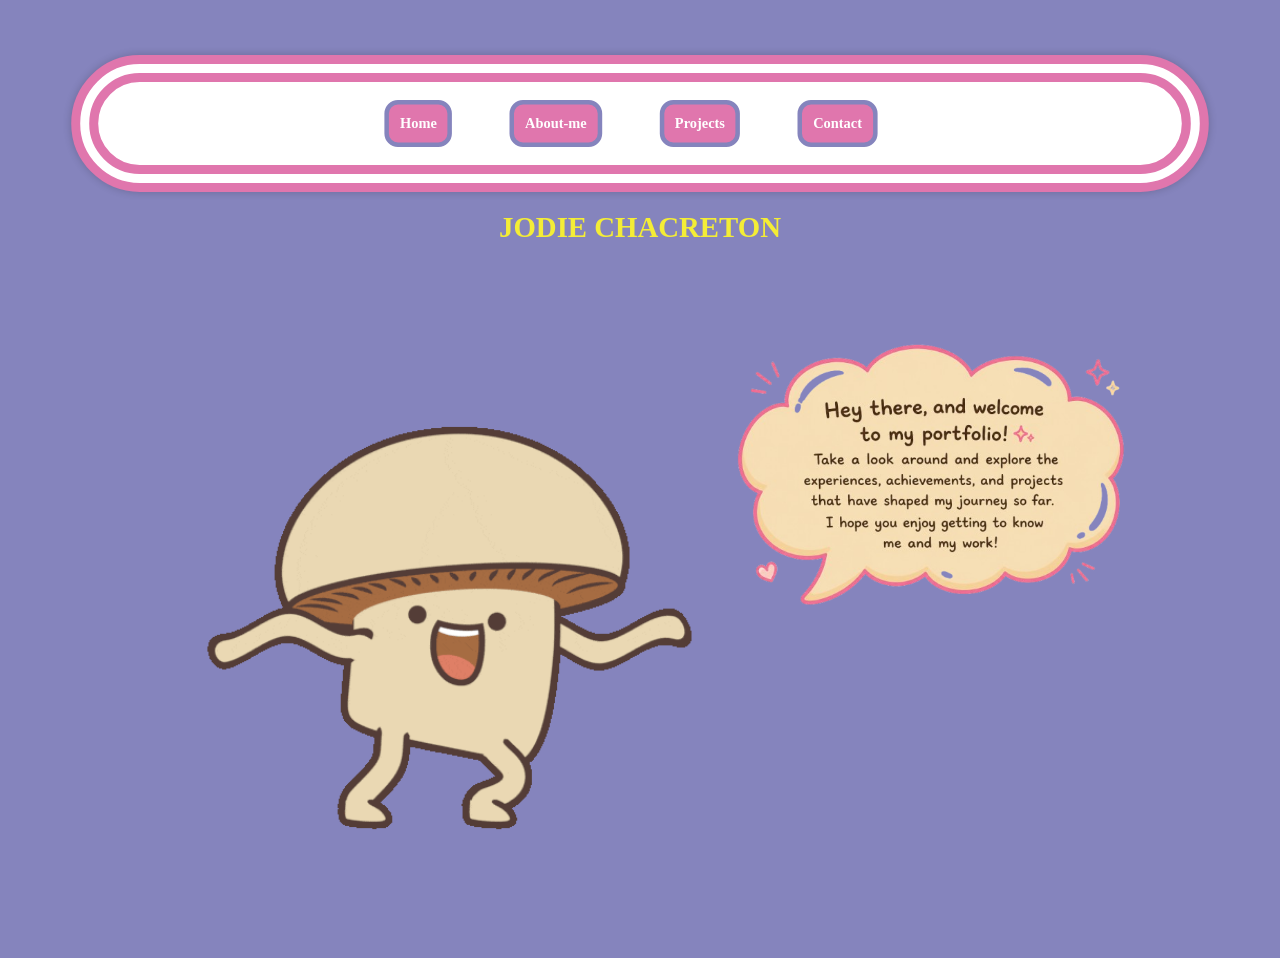
==== index.html @ 84ca900e "edited Co-authored-by: Copilot <copilot@github.com>" ====
<!DOCTYPE html>
<html lang="en">

<head>
    <meta charset="UTF-8">
    <meta name="viewport" content="width=device-width, initial-scale=1.0">
    <title>My First Web Page</title>
    <link rel="stylesheet" href="style.css">
    <script src="script.js" defer></script>
</head>

<body>

    <div class="opening">

        <div class="nav-bar">
            <a href="index.html" id="home">Home</a>
            <a href="about.html" id="about-me">About-me </a>
            <a href="projects.html" id="projects">Projects</a>
            <a href=" contact.html" id="contact"> Contact</a>
        </div>
        </nav>


            <h1>
            <span class="word">JODIE CHACRETON
            </span>
            </h1>

            
            <div class="images-row">
                <img src="Dance Dancing Sticker by sillyshroomans.gif" alt="mushroom dancing" class="mushroom">
                <img src="Bubble_letter-removebg-preview.png" alt="speech bubble" class="speech-bubble">
            </div>
            






</body>

</html>
---- style.css ----
body {
    background-color: rgb(133, 132, 189);
    transform: scale(0.9);
    transition: opacity 0.4s ease, transform 0.4s ease, visibility 0.4s ease;
}

.opening h1 {
    box-sizing: border-box;
    color: rgb(244, 237, 54);
    text-align: center;
    animation: JodieC .9s ease-in-out;
}


.images-row {
    display: flex;
    align-items: flex-start;
    justify-content: center;
    gap: 20px;
    padding: 40px 20px;
    flex-wrap: wrap;
}

.mushroom {
    max-width: 630px;
    width: 100%;
    height: auto;
    transition: transform 0.3s ease, filter 0.3s ease;
}

.mushroom:hover {
    transform: scale(1.1) rotate(5deg);
    filter: drop-shadow(0 0 20px rgba(224, 118, 173, 0.6)) drop-shadow(0 0 40px rgba(255, 255, 255, 0.4));
}

.speech-bubble {
    max-width: 470px;
    width: 100%;
    height: auto;
    margin-top: 40px;
}

@media (max-width: 900px) {
    .images-row {
        flex-direction: column;
        gap: 20px;
    }
    .speech-bubble {
        margin-top: 0;
    }
}


@keyframes JodieC {
    0% {
        font-size: 0px;
    }

    100% {
        font-size: px;
    }
}



.nav-bar {
    background-color: #fff;
    border: 1px #e076ad;
    padding: 20px;
    border-radius: 10px;
    box-shadow: 0 0 10px rgba(0, 0, 0, 0.2);
    text-align: center;
    border-radius: 200px;
    border-style: double;
    border-width: 30px;


}

a {
    display: inline-block;
    background-color: #e076ad;
    color: white;
    border: 1px solid rgb(133, 132, 189);
    border-width: 5px;
    padding: 12px;
    text-decoration: none;
    border-radius: 15px;

    font-weight: bold;
    margin-left: 20px;
    margin-right: 40px;

}
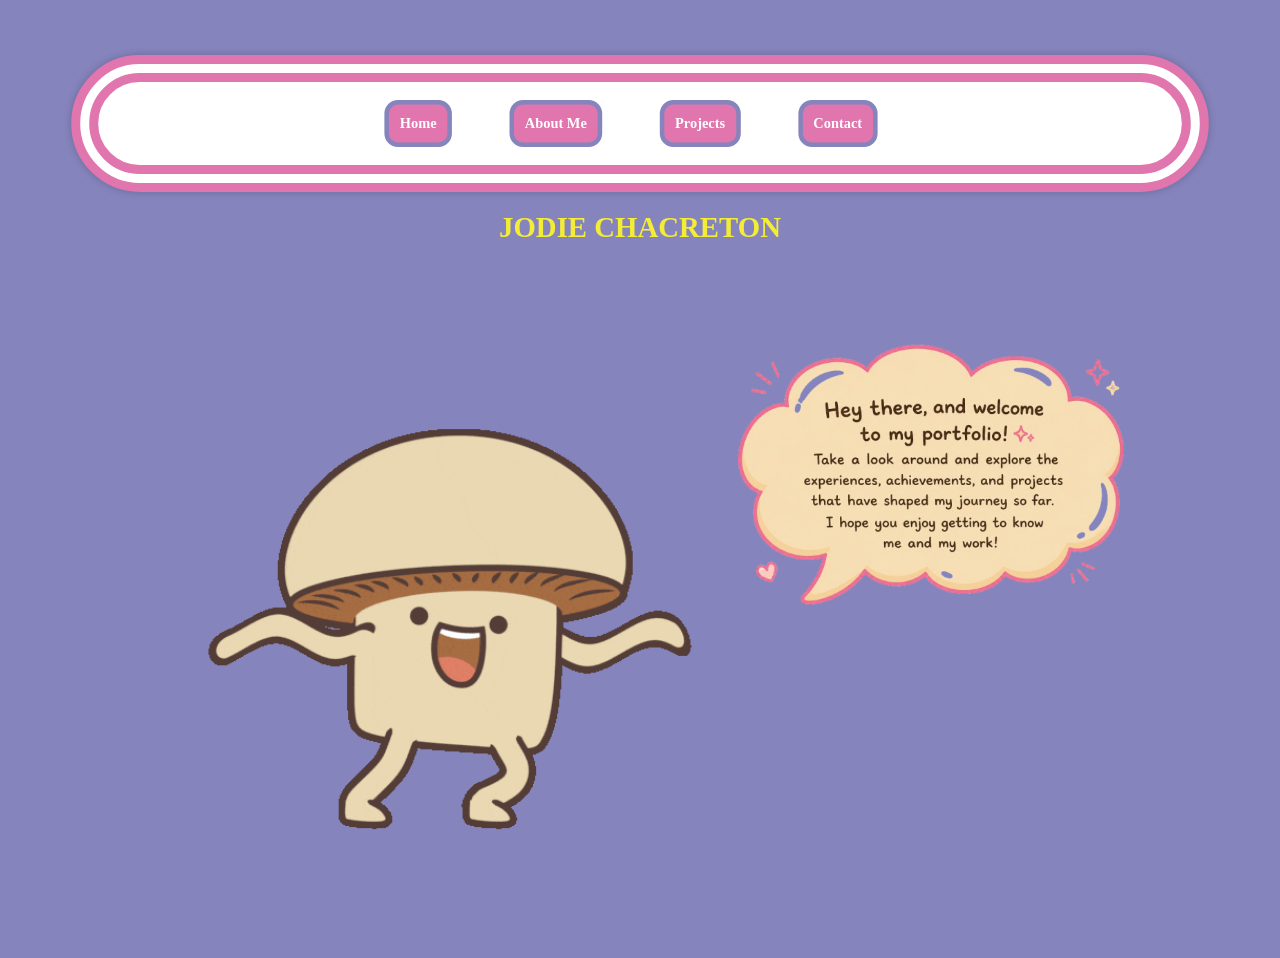
==== commit 5a6eeef2: "save Co-authored-by: Copilot <copilot@github.com>" ====
--- a/index.html
+++ b/index.html
@@ -15,7 +15,7 @@
 
         <div class="nav-bar">
             <a href="index.html" id="home">Home</a>
-            <a href="about.html" id="about-me">About-me </a>
+            <a href="about.html" id="about-me">About Me </a>
             <a href="projects.html" id="projects">Projects</a>
             <a href=" contact.html" id="contact"> Contact</a>
         </div>
@@ -30,7 +30,7 @@
             
             <div class="images-row">
                 <img src="Dance Dancing Sticker by sillyshroomans.gif" alt="mushroom dancing" class="mushroom">
-                <img src="Bubble_letter-removebg-preview.png" alt="speech bubble" class="speech-bubble">
+                <img id="bubbleBtn" src="Bubble_letter-removebg-preview.png" alt="speech bubble" class="speech-bubble" role="button" tabindex="0">
             </div>
             
 
--- a/style.css
+++ b/style.css
@@ -38,6 +38,30 @@
     width: 100%;
     height: auto;
     margin-top: 40px;
+}
+
+/* Clickable bubble button and confetti styles */
+.speech-bubble {
+    cursor: pointer;
+    transition: transform 220ms ease, filter 220ms ease;
+}
+
+.confetti-piece {
+    position: fixed;
+    width: 10px;
+    height: 14px;
+    border-radius: 2px;
+    pointer-events: none;
+    z-index: 9999;
+    transform: translate(-50%, -50%) rotate(0deg);
+    opacity: 1;
+}
+
+body.zoom-out {
+    transform-origin: center center;
+    transition: transform 700ms ease, opacity 700ms ease;
+    transform: scale(1.12);
+    opacity: 0.95;
 }
 
 @media (max-width: 900px) {
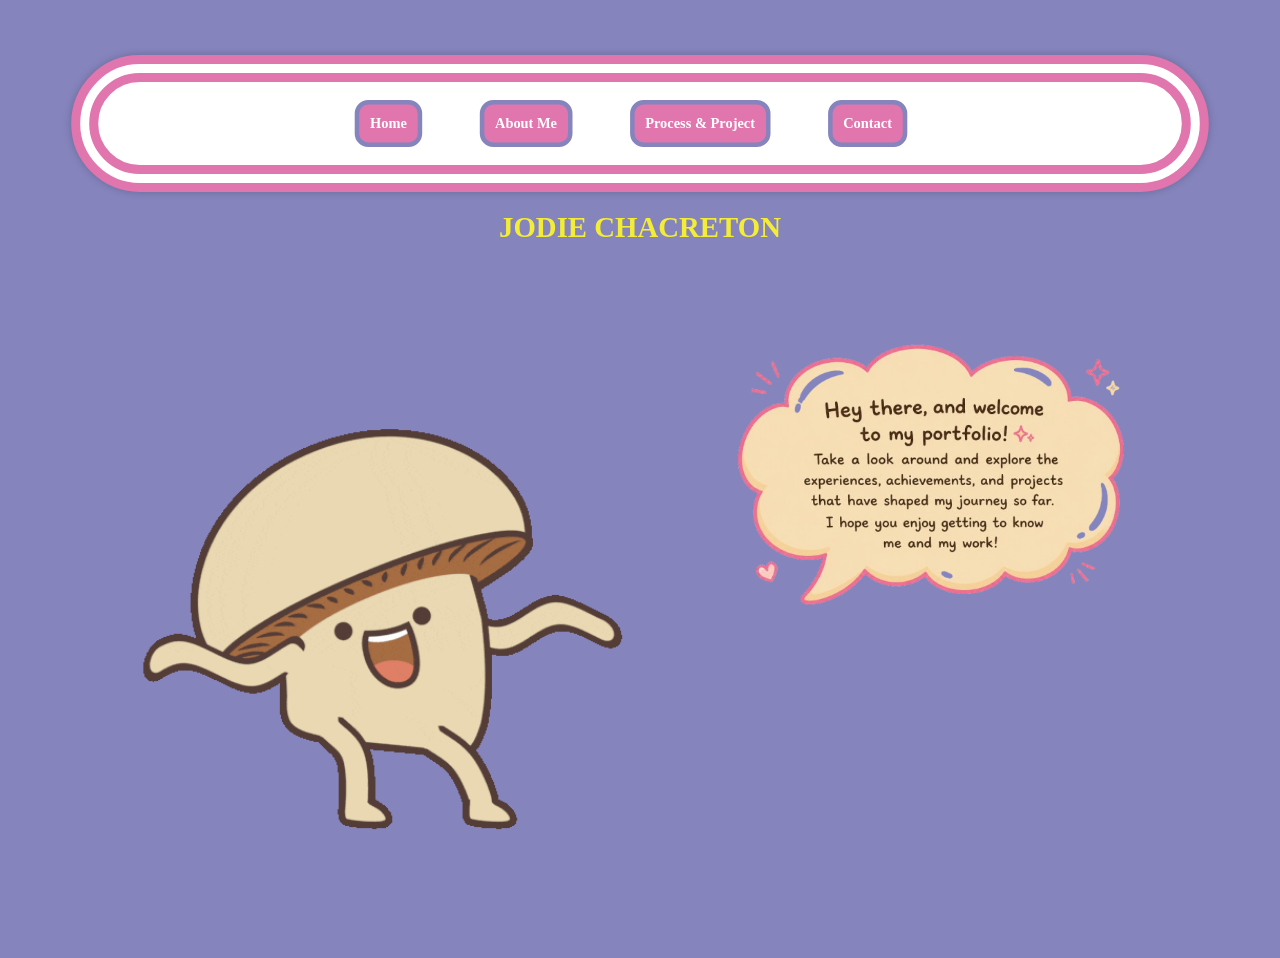
==== commit 1575c61c: "edited" ====
--- a/index.html
+++ b/index.html
@@ -13,12 +13,11 @@
 
     <div class="opening">
 
-        <div class="nav-bar">
-            <a href="index.html" id="home">Home</a>
-            <a href="about.html" id="about-me">About Me </a>
-            <a href="projects.html" id="projects">Projects</a>
-            <a href=" contact.html" id="contact"> Contact</a>
-        </div>
+       <nav class="nav-bar">
+            <a href="index.html">Home</a>
+            <a href="about.html">About Me</a>
+            <a href="process.html">Process & Project</a>
+            <a href="contact.html">Contact</a>
         </nav>
 
 
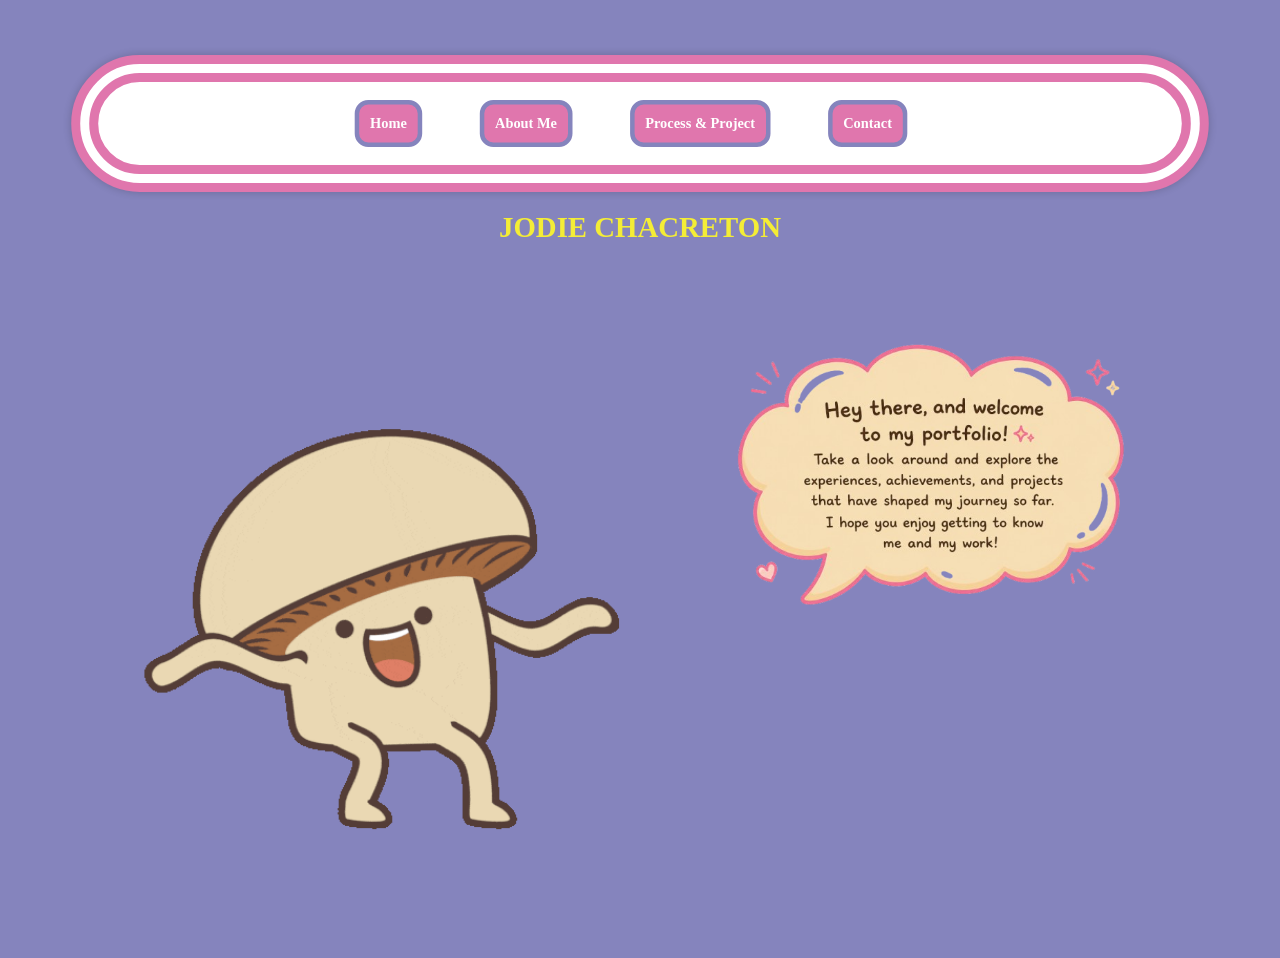
==== commit 3e8425df: "hover" ====
--- a/index.html
+++ b/index.html
@@ -13,7 +13,7 @@
 
     <div class="opening">
 
-       <nav class="nav-bar">
+        <nav class="nav-bar">
             <a href="index.html">Home</a>
             <a href="about.html">About Me</a>
             <a href="process.html">Process & Project</a>
@@ -21,17 +21,18 @@
         </nav>
 
 
-            <h1>
+        <h1>
             <span class="word">JODIE CHACRETON
             </span>
-            </h1>
+        </h1>
 
-            
-            <div class="images-row">
-                <img src="Dance Dancing Sticker by sillyshroomans.gif" alt="mushroom dancing" class="mushroom">
-                <img id="bubbleBtn" src="Bubble_letter-removebg-preview.png" alt="speech bubble" class="speech-bubble" role="button" tabindex="0">
-            </div>
-            
+
+        <div class="images-row">
+            <img id = "mushroom" src="Dance Dancing Sticker by sillyshroomans.gif" alt="mushroom dancing" class="mushroom">
+            <img id="bubbleBtn" src="Bubble_letter-removebg-preview.png" alt="speech bubble" class="speech-bubble"
+                role="button" tabindex="0">
+        </div>
+
 
 
 
--- a/style.css
+++ b/style.css
@@ -40,39 +40,6 @@
     margin-top: 40px;
 }
 
-/* Clickable bubble button and confetti styles */
-.speech-bubble {
-    cursor: pointer;
-    transition: transform 220ms ease, filter 220ms ease;
-}
-
-.confetti-piece {
-    position: fixed;
-    width: 10px;
-    height: 14px;
-    border-radius: 2px;
-    pointer-events: none;
-    z-index: 9999;
-    transform: translate(-50%, -50%) rotate(0deg);
-    opacity: 1;
-}
-
-body.zoom-out {
-    transform-origin: center center;
-    transition: transform 700ms ease, opacity 700ms ease;
-    transform: scale(1.12);
-    opacity: 0.95;
-}
-
-@media (max-width: 900px) {
-    .images-row {
-        flex-direction: column;
-        gap: 20px;
-    }
-    .speech-bubble {
-        margin-top: 0;
-    }
-}
 
 
 @keyframes JodieC {
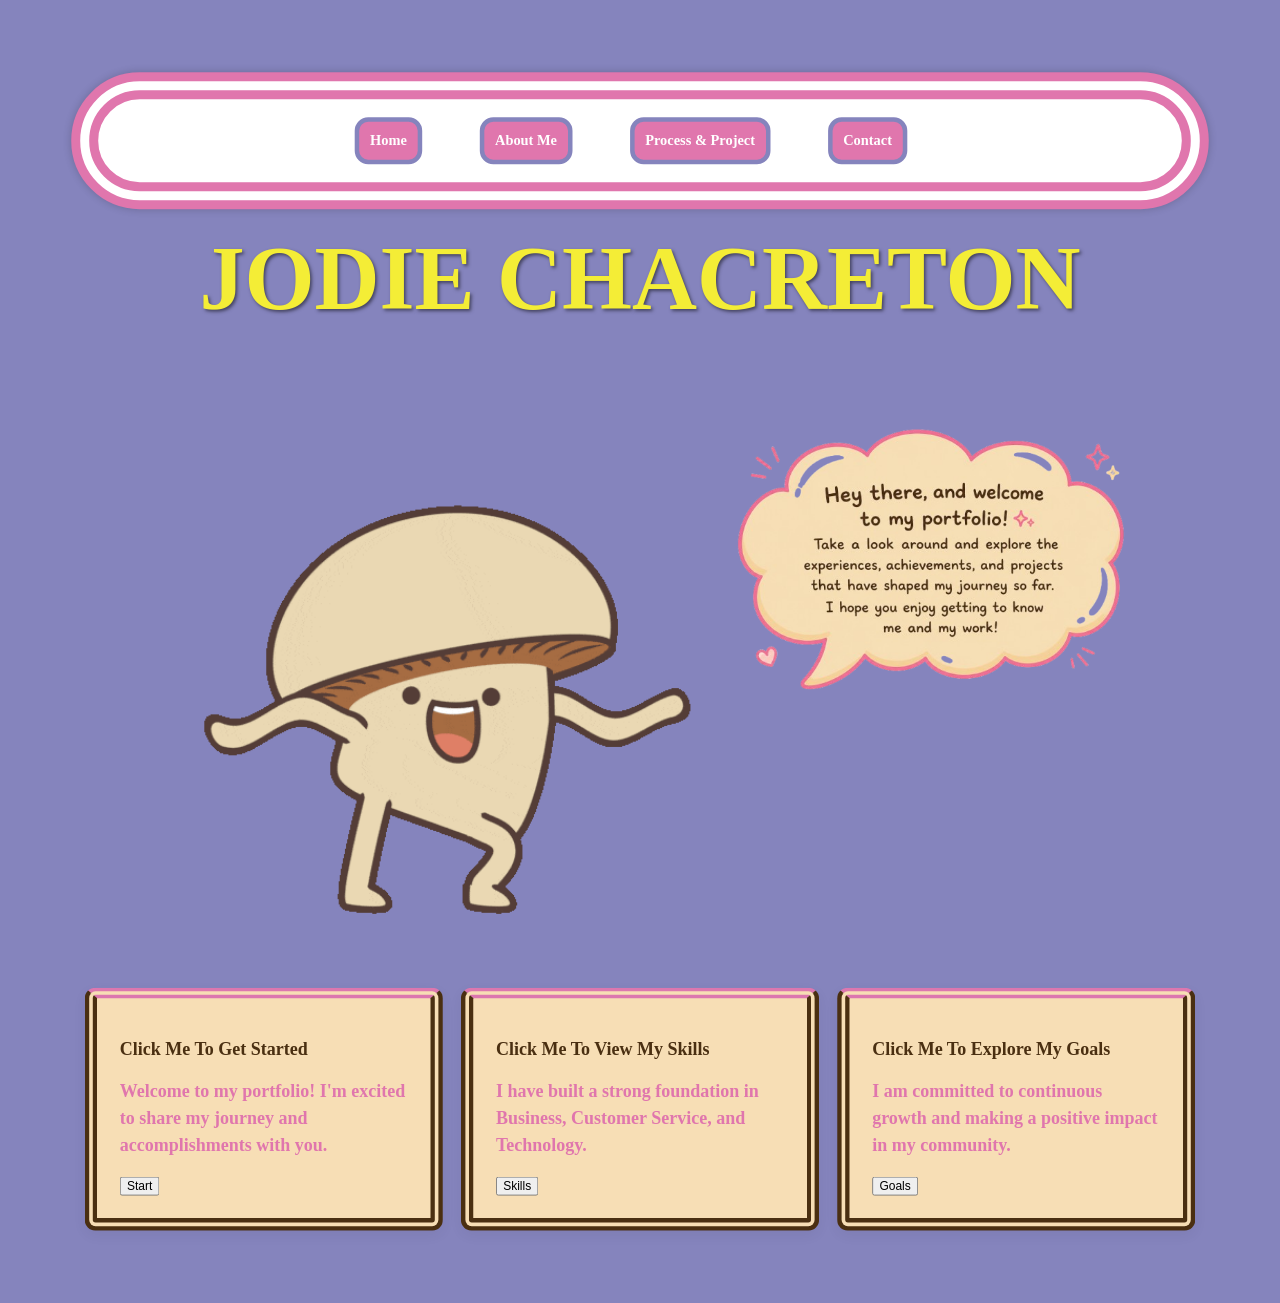
==== commit 4e7b3e87: "edited Co-authored-by: Copilot <copilot@github.com>" ====
--- a/index.html
+++ b/index.html
@@ -22,22 +22,39 @@
 
 
         <h1>
-            <span class="word">JODIE CHACRETON
+            <span class="name-word">JODIE CHACRETON
             </span>
         </h1>
 
 
         <div class="images-row">
-            <img id = "mushroom" src="Dance Dancing Sticker by sillyshroomans.gif" alt="mushroom dancing" class="mushroom">
+            <img id="mushroom" src="Dance Dancing Sticker by sillyshroomans.gif" alt="mushroom dancing"
+                class="mushroom">
             <img id="bubbleBtn" src="Bubble_letter-removebg-preview.png" alt="speech bubble" class="speech-bubble"
                 role="button" tabindex="0">
         </div>
 
 
+        <div class="container">
+            <div class="click-me">
+                <h3>Click Me To Get Started</h3>
+                <p>Welcome to my portfolio! I'm excited to share my journey and accomplishments with you.</p>
+                <button id="startBtn" class="start-btn">Start</button>
+            </div>
 
+            <div class="click-me">
+                <h3>Click Me To View My Skills</h3>
+                <p> I have built a strong foundation in Business, Customer Service, and Technology.</p>
+                <button id="skillsBtn" class="skills-btn">Skills</button>
+            </div>
 
-
-
+            <div class="click-me">
+                <h3>Click Me To Explore My Goals</h3>
+                <p>I am committed to continuous growth and making a positive impact in my community.</p>
+                <button id="goalsBtn" class="goals-btn">Goals</button>
+            </div>
+        </div>
+    </div>
 
 </body>
 
--- a/style.css
+++ b/style.css
@@ -9,6 +9,11 @@
     color: rgb(244, 237, 54);
     text-align: center;
     animation: JodieC .9s ease-in-out;
+    font-size: 100px;
+    margin-top: 20px;
+    margin-bottom: 20px;
+    font-family:Georgia, 'Times New Roman', Times, serif;
+    text-shadow: 2px 2px 4px rgba(0, 0, 0, 0.5);
 }
 
 
@@ -82,4 +87,52 @@
     margin-left: 20px;
     margin-right: 40px;
 
-}+}
+
+a:hover {
+    background-color: #ffffff;
+    color:#d65c9e;
+    border-color: white;
+    transform: scale(1.05);
+    transition: transform 0.3s ease, background-color 0.3s ease, border-color 0.3s ease;
+}
+
+.click-me {
+    background: #f7deb5;
+    border: 14px double #4a2f11; 
+    border-top: 12px double #dc77af; 
+    border-radius: 12px;
+    padding: 25px;
+    width: 320px;
+    display: inline-block;
+    box-shadow: 0 5px 15px rgba(0,0,0,0.05);
+    transition: transform 0.3s ease;
+    align-items: center;
+}
+
+.click-me:hover {
+    transform: translateY(-8px); 
+    box-shadow: 0 10px 20px rgba(212, 175, 55, 0.2);
+}
+
+.click-me h3 {
+    color: #4a2f11;
+    font-size: 20px;
+    margin-bottom: 12px;
+    font-weight: bold;
+}
+
+.click-me p {
+    font-size: 20px;
+    line-height: 1.5;
+    color: rgb(224 118 173);
+    font-weight:bolder;
+}
+
+.container {
+    display: flex;
+    justify-content: center;
+    align-items: center;
+    gap: 20px;
+    /* height: 100vh; */
+}
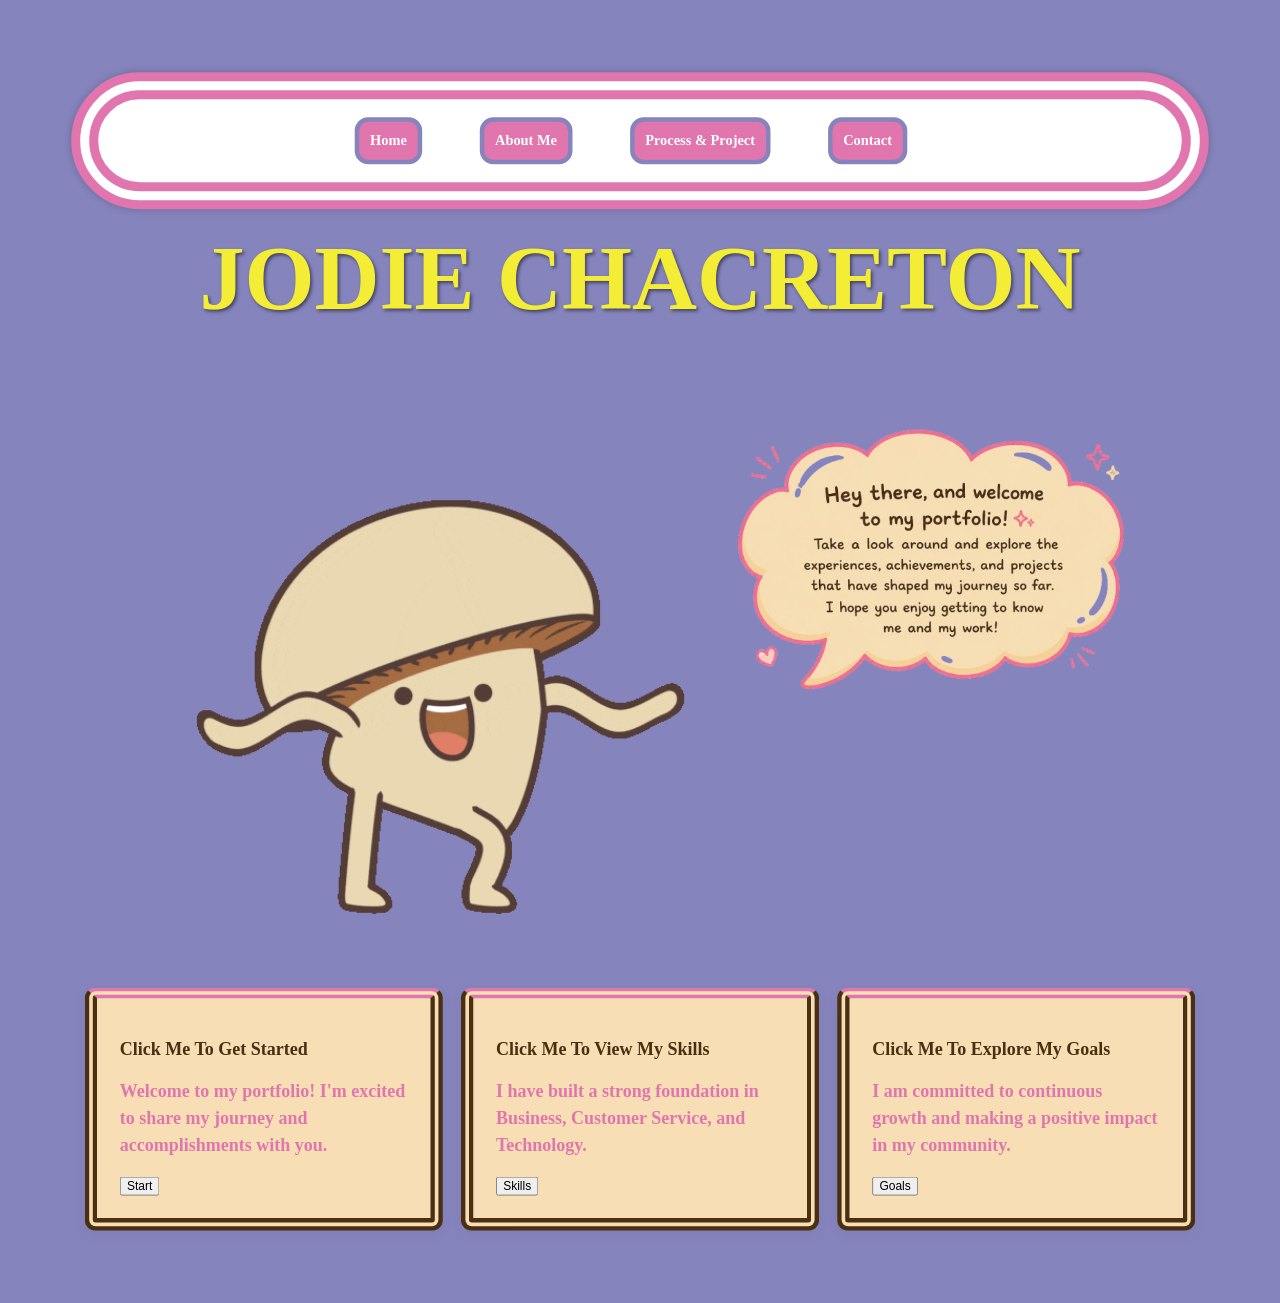
==== commit 46a58f74: "added click me Co-authored-by: Copilot <copilot@github.com>" ====
--- a/index.html
+++ b/index.html
@@ -39,21 +39,51 @@
             <div class="click-me">
                 <h3>Click Me To Get Started</h3>
                 <p>Welcome to my portfolio! I'm excited to share my journey and accomplishments with you.</p>
-                <button id="startBtn" class="start-btn">Start</button>
+                <button class="start-btn">Start</button>
             </div>
 
             <div class="click-me">
                 <h3>Click Me To View My Skills</h3>
                 <p> I have built a strong foundation in Business, Customer Service, and Technology.</p>
-                <button id="skillsBtn" class="skills-btn">Skills</button>
+                <button class="skills-btn">Skills</button>
             </div>
 
             <div class="click-me">
                 <h3>Click Me To Explore My Goals</h3>
                 <p>I am committed to continuous growth and making a positive impact in my community.</p>
-                <button id="goalsBtn" class="goals-btn">Goals</button>
+                <button class="goals-btn">Goals</button>
             </div>
+
+
+
+
         </div>
+    </div>
+    <div class="skill">
+        <h1>Skills</h1>
+        <img src="python.png">
+        <img src="html.png">
+        <img src="css.png">
+        <br><br><br>
+        <img src="javasript.png">
+        <br><br><br><br>
+        <img src="CCNA.png">
+        <br><br><br>
+        <button class="return-btn">Return</button>
+    </div>
+
+    <div class="goals">
+        <h1>Goals</h1>
+        <p>My goals include continuous learning and professional development, as well as making a positive impact in my community.</p>
+        <img src="python.png">
+        <img src="html.png">
+        <img src="css.png">
+        <br><br><br>
+        <img src="javasript.png">
+        <br><br><br><br>
+        <img src="CCNA.png">
+        <br><br><br>
+        <button class="return-btn">Return</button>
     </div>
 
 </body>
--- a/style.css
+++ b/style.css
@@ -12,7 +12,7 @@
     font-size: 100px;
     margin-top: 20px;
     margin-bottom: 20px;
-    font-family:Georgia, 'Times New Roman', Times, serif;
+    font-family: Georgia, 'Times New Roman', Times, serif;
     text-shadow: 2px 2px 4px rgba(0, 0, 0, 0.5);
 }
 
@@ -91,7 +91,7 @@
 
 a:hover {
     background-color: #ffffff;
-    color:#d65c9e;
+    color: #d65c9e;
     border-color: white;
     transform: scale(1.05);
     transition: transform 0.3s ease, background-color 0.3s ease, border-color 0.3s ease;
@@ -99,19 +99,19 @@
 
 .click-me {
     background: #f7deb5;
-    border: 14px double #4a2f11; 
-    border-top: 12px double #dc77af; 
+    border: 14px double #4a2f11;
+    border-top: 12px double #dc77af;
     border-radius: 12px;
     padding: 25px;
     width: 320px;
     display: inline-block;
-    box-shadow: 0 5px 15px rgba(0,0,0,0.05);
+    box-shadow: 0 5px 15px rgba(0, 0, 0, 0.05);
     transition: transform 0.3s ease;
     align-items: center;
 }
 
 .click-me:hover {
-    transform: translateY(-8px); 
+    transform: translateY(-8px);
     box-shadow: 0 10px 20px rgba(212, 175, 55, 0.2);
 }
 
@@ -126,7 +126,7 @@
     font-size: 20px;
     line-height: 1.5;
     color: rgb(224 118 173);
-    font-weight:bolder;
+    font-weight: bolder;
 }
 
 .container {
@@ -134,5 +134,59 @@
     justify-content: center;
     align-items: center;
     gap: 20px;
-    /* height: 100vh; */
+
 }
+
+.skill {
+    background-color: #fff;
+    border: 20px double #ff8fc3;
+    padding: 20px;
+    border-radius: 20px;
+    box-shadow: 0 0 10px rgba(0, 0, 0, 0.2);
+    margin-bottom: 10px;
+    display: none;
+}
+
+.skill img {
+    width: 450px;
+    height: 450px;
+    margin-left: auto;
+    margin-right: auto;
+    display:grid;
+    gap: 20px;
+}
+
+.skill h1 {
+    text-align: center;
+    color: #e076ad;
+    font-size: 70px;
+    margin-bottom: 20px;
+    font-family: Georgia, 'Times New Roman', Times, serif;
+    text-shadow: 2px 2px 4px #e4e442;
+    margin-bottom: 20px;
+    margin-top: -10px;
+    
+}
+
+.return-btn {
+    text-align: center;
+    color: #e076ad;
+    font-size: 40px;
+    margin-bottom: 25px;
+    font-family: Georgia, 'Times New Roman', Times, serif;
+    text-shadow: 2px 2px 4px #e4e442;
+    background-color: #fff;
+    border: 1px double #e076ad;
+    border-width: 10px;
+    text-align: center;
+}
+
+.goals {
+    background-color: #fff;
+    border: 20px double #ff8fc3;
+    padding: 20px;
+    border-radius: 20px;
+    box-shadow: 0 0 10px rgba(0, 0, 0, 0.2);
+    margin-bottom: 10px;
+    display: none;
+}
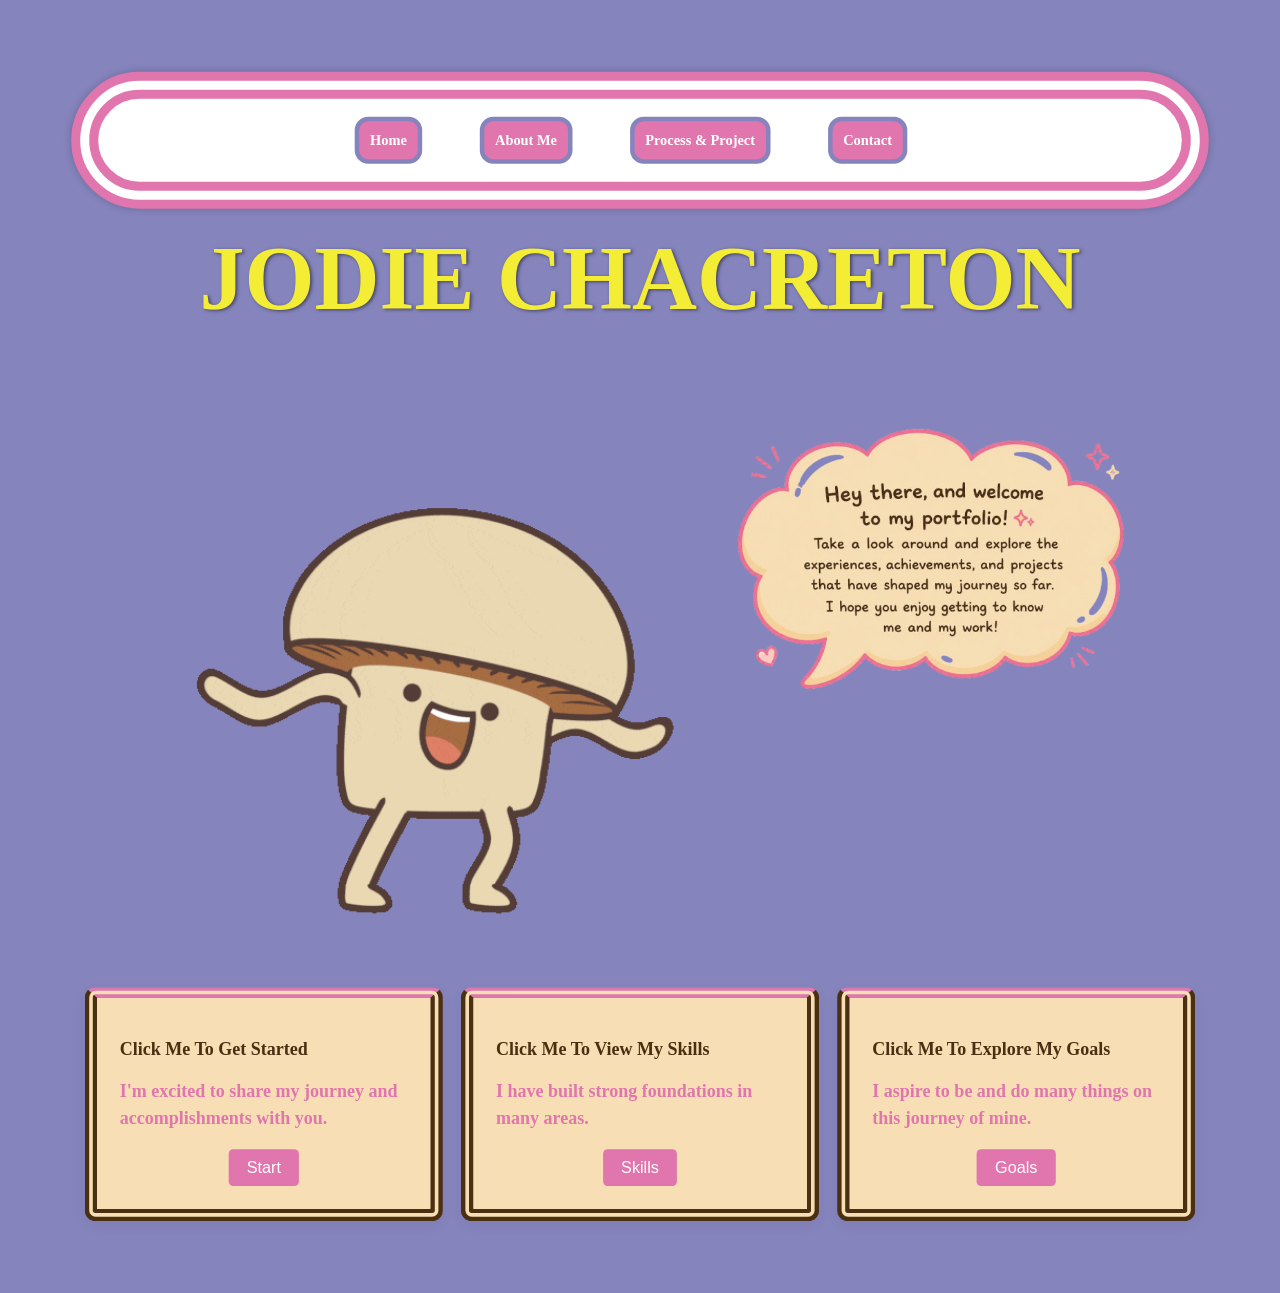
==== commit c0d0d6e3: "First Done Commit Co-authored-by: Copilot <copilot@github.com>" ====
--- a/index.html
+++ b/index.html
@@ -38,19 +38,19 @@
         <div class="container">
             <div class="click-me">
                 <h3>Click Me To Get Started</h3>
-                <p>Welcome to my portfolio! I'm excited to share my journey and accomplishments with you.</p>
+                <p>I'm excited to share my journey and accomplishments with you.</p>
                 <button class="start-btn">Start</button>
             </div>
 
             <div class="click-me">
                 <h3>Click Me To View My Skills</h3>
-                <p> I have built a strong foundation in Business, Customer Service, and Technology.</p>
+                <p> I have built strong foundations in many areas.</p>
                 <button class="skills-btn">Skills</button>
             </div>
 
             <div class="click-me">
                 <h3>Click Me To Explore My Goals</h3>
-                <p>I am committed to continuous growth and making a positive impact in my community.</p>
+                <p>I aspire to be and do many things on this journey of mine.</p>
                 <button class="goals-btn">Goals</button>
             </div>
 
@@ -67,6 +67,8 @@
         <br><br><br>
         <img src="javasript.png">
         <br><br><br><br>
+        <img src="entrepreneurship.png">
+        <br><br><br><br>
         <img src="CCNA.png">
         <br><br><br>
         <button class="return-btn">Return</button>
@@ -74,17 +76,19 @@
 
     <div class="goals">
         <h1>Goals</h1>
-        <p>My goals include continuous learning and professional development, as well as making a positive impact in my community.</p>
-        <img src="python.png">
-        <img src="html.png">
-        <img src="css.png">
+        <img src="graduate.png"><h2>Graduate College</h2>
+        
+        <img src="Real estate development.png"><h2>Real Estate Development</h2>
+        
+        <img src="What-Is-Play-Therapy-removebg-preview.png"><h2>Build a Non-Profit Organization</h2>
+       
+        <img src="o-PHILANTHROPY-facebook-removebg-preview.png"><h2>Philanthropy</h2>
+
         <br><br><br>
-        <img src="javasript.png">
-        <br><br><br><br>
-        <img src="CCNA.png">
-        <br><br><br>
-        <button class="return-btn">Return</button>
+
+        <button class="return-btn2">Return</button>
     </div>
+
 
 </body>
 
--- a/style.css
+++ b/style.css
@@ -120,7 +120,9 @@
     font-size: 20px;
     margin-bottom: 12px;
     font-weight: bold;
-}
+
+}
+
 
 .click-me p {
     font-size: 20px;
@@ -181,6 +183,35 @@
     text-align: center;
 }
 
+.return-btn:hover {
+    background-color: #e076ad;
+    color: #fff;
+    border-color: #fff;
+    transform: scale(1.05);
+    transition: transform 0.3s ease, background-color 0.3s ease, border-color 0.3s ease;
+}
+
+.return-btn2 {
+    text-align: center;
+    color: #e076ad;
+    font-size: 40px;
+    margin-bottom: 25px;
+    font-family: Georgia, 'Times New Roman', Times, serif;
+    text-shadow: 2px 2px 4px #e4e442;
+    background-color: #fff;
+    border: 1px double #e076ad;
+    border-width: 10px;
+    text-align: center;
+}
+
+.return-btn2:hover {
+    background-color: #e076ad;
+    color: #fff;
+    border-color: #fff;
+    transform: scale(1.05);
+    transition: transform 0.3s ease, background-color 0.3s ease, border-color 0.3s ease;
+}
+
 .goals {
     background-color: #fff;
     border: 20px double #ff8fc3;
@@ -190,3 +221,79 @@
     margin-bottom: 10px;
     display: none;
 }
+.goals img {
+    width: 450px;
+    height: 450px;
+    margin-left: auto;
+    margin-right: auto;
+    display:grid;
+    
+}
+
+
+.start-btn {
+    display: block;
+    margin: 0 auto;
+    padding: 10px 20px;
+    font-size: 18px;
+    background-color: #e076ad;
+    color: #fff;
+    border: none;
+    border-radius: 5px;
+    cursor: pointer;
+}
+
+.start-btn:hover {
+    background-color: #d65c9e;
+}
+
+.skills-btn {
+    display: block;
+    margin: 0 auto;
+    padding: 10px 20px;
+    font-size: 18px;
+    background-color: #e076ad;
+    color: #fff;
+    border: none;
+    border-radius: 5px;
+    cursor: pointer;
+}
+.skills-btn:hover {
+    background-color: #d65c9e;
+}
+
+.goals-btn {
+    display: block;
+    margin: 0 auto;
+    padding: 10px 20px;
+    font-size: 18px;
+    background-color: #e076ad;
+    color: #fff;
+    border: none;
+    border-radius: 5px;
+    cursor: pointer;
+}
+.goals-btn:hover {
+    background-color: #d65c9e;
+}
+.goals h1 {
+    text-align: center;
+    color: #e076ad;
+    font-size: 70px;
+    margin-bottom: 20px;
+    font-family: Georgia, 'Times New Roman', Times, serif;
+    text-shadow: 2px 2px 4px #e4e442;
+    margin-bottom: 20px;
+    margin-top: -10px;
+    
+}
+.goals h2 {
+    text-align: center;
+    color: #e076ad;
+    font-size: 30px;
+    margin-top: 10px;
+    font-family: Georgia, 'Times New Roman', Times, serif;
+    text-shadow: 2px 2px 4px #e4e442;
+  
+    
+}
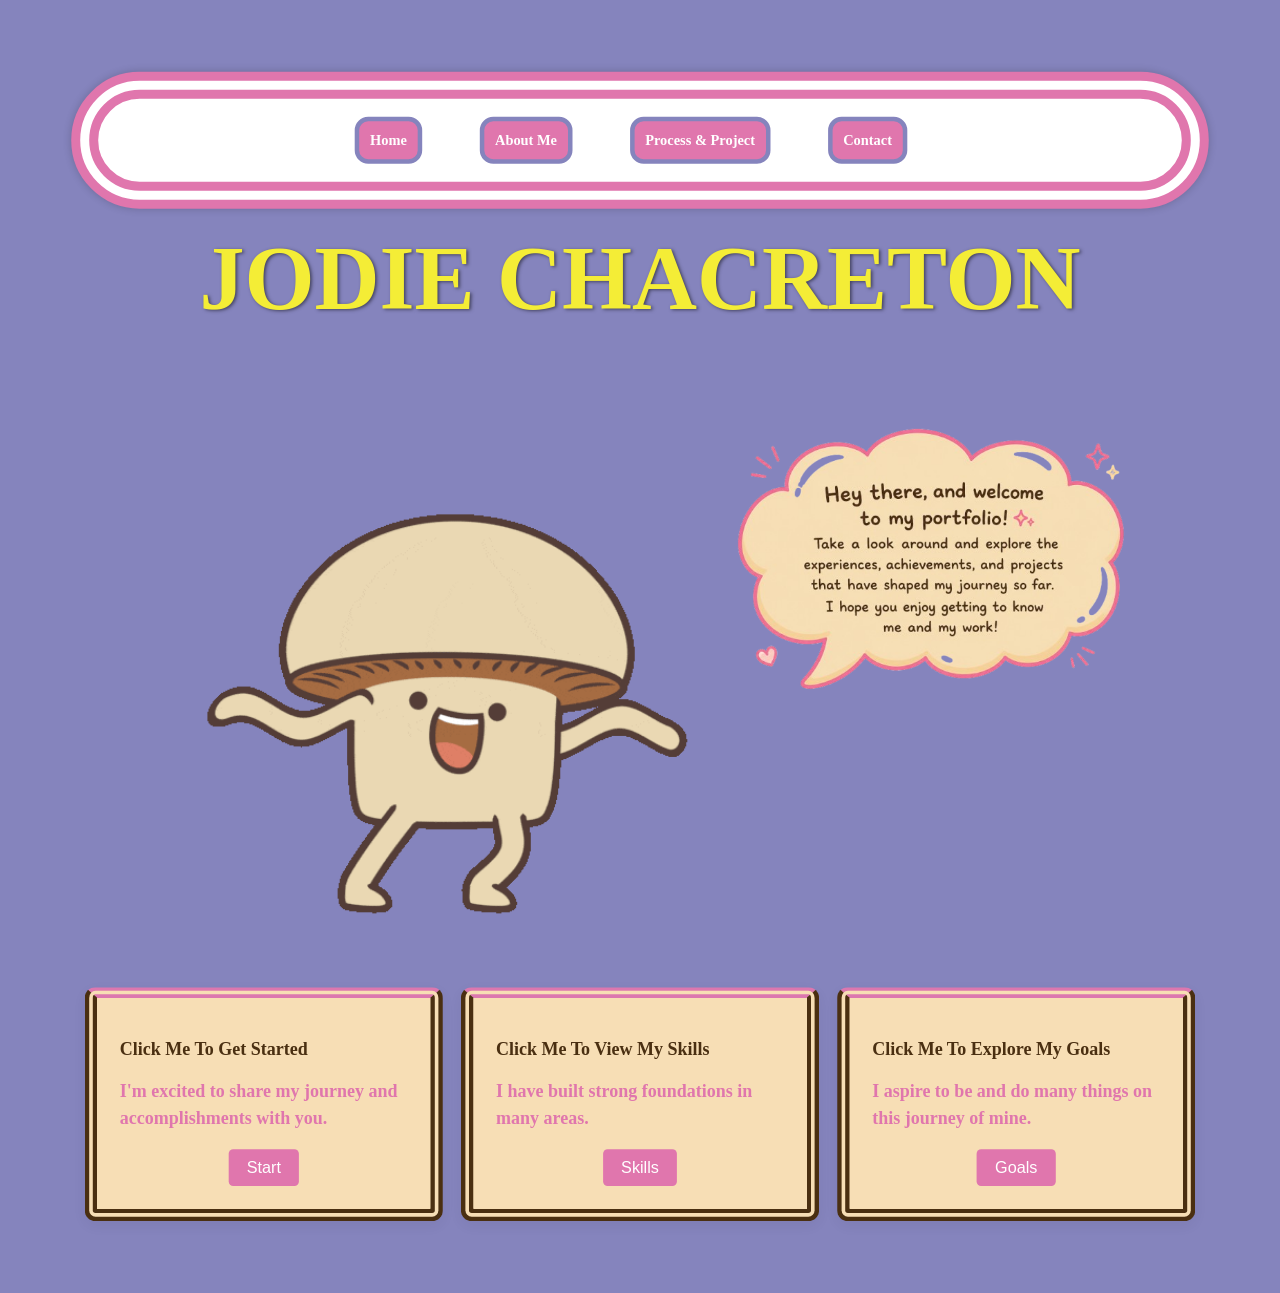
==== commit d978b4d3: "Done" ====
--- a/index.html
+++ b/index.html
@@ -8,7 +8,7 @@
     <link rel="stylesheet" href="style.css">
     <script src="script.js" defer></script>
 </head>
-
+<!-- done -->
 <body>
 
     <div class="opening">
